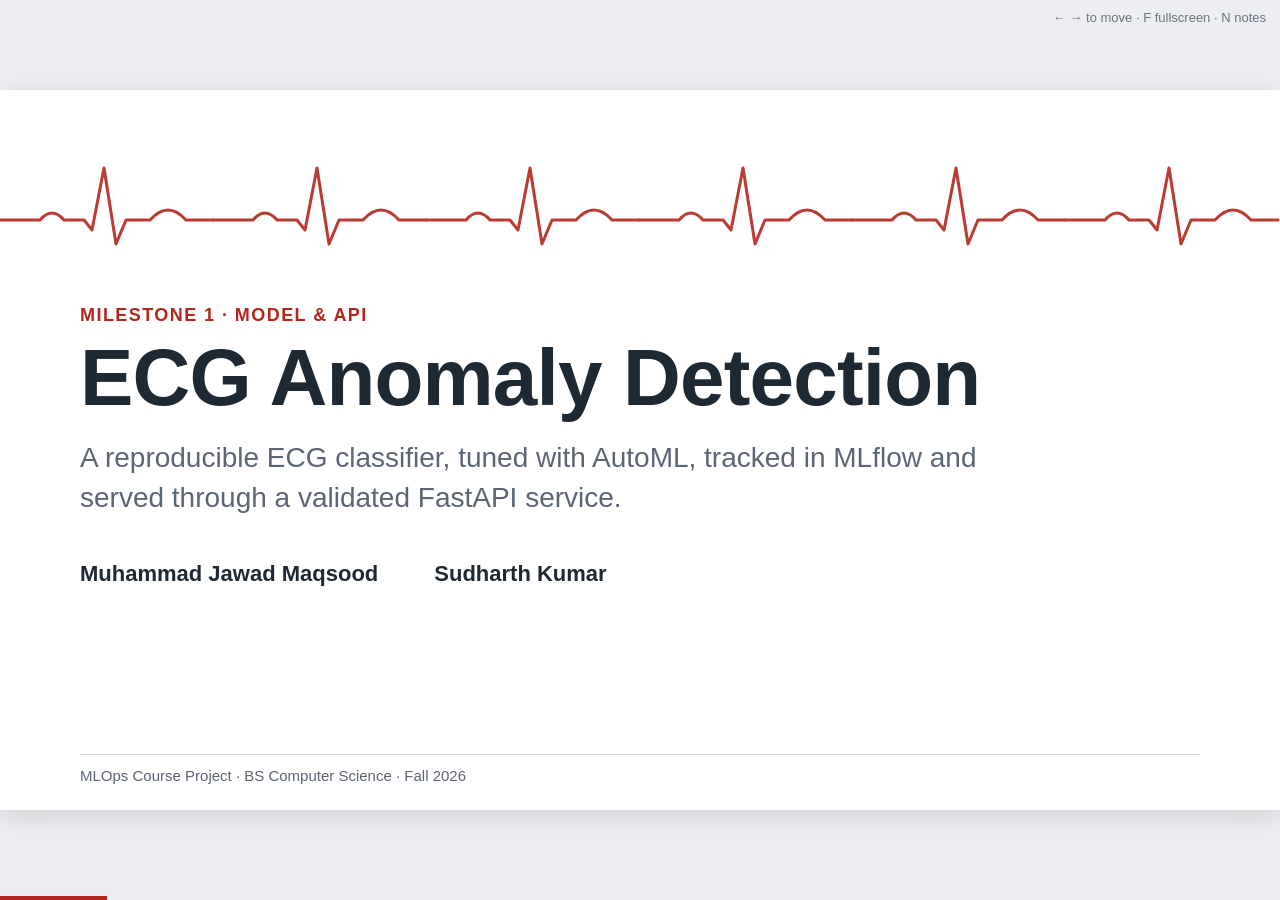
==== docs/ECG_Anomaly_Detection_Milestone1.html @ 5c45433a "Milestone 1: FLAML AutoML pipeline, rich ECG features, validated API - Train on full PTB-XL (21,388 " ====
<!doctype html>
<html lang="en">
<head>
<meta charset="utf-8">
<meta name="viewport" content="width=device-width, initial-scale=1">
<title>ECG Anomaly Detection - Milestone 1</title>
<style>
  :root {
    --bg: #eceef1;
    --slide: #ffffff;
    --ink: #1f2933;
    --muted: #5b6573;
    --line: #d5d9df;
    --soft: #f5f6f8;
    --accent: #b3261e;
    --accent-soft: #fbeceb;
    --good: #1e7a4c;
  }
  * { box-sizing: border-box; margin: 0; padding: 0; }
  html, body { height: 100%; background: var(--bg); overflow: hidden; }
  body {
    font-family: "Segoe UI", "Helvetica Neue", Arial, sans-serif;
    color: var(--ink);
    -webkit-font-smoothing: antialiased;
  }

  /* ---------- Stage: fixed 1280x720, scaled to fit ---------- */
  #stage {
    position: absolute; left: 50%; top: 50%;
    width: 1280px; height: 720px;
    transform-origin: center center;
  }
  .slide {
    position: absolute; inset: 0;
    background: var(--slide);
    padding: 64px 80px 72px;
    display: none; flex-direction: column;
    box-shadow: 0 6px 30px rgba(0,0,0,.12);
  }
  .slide.active { display: flex; }

  /* ---------- Type ---------- */
  .kicker { font-size: 18px; font-weight: 600; letter-spacing: .08em; text-transform: uppercase; color: var(--accent); margin-bottom: 10px; }
  h1 { font-size: 64px; line-height: 1.05; font-weight: 700; letter-spacing: -.01em; }
  h2 { font-size: 42px; line-height: 1.15; font-weight: 700; margin-bottom: 30px; }
  h3 { font-size: 24px; font-weight: 700; margin-bottom: 12px; }
  p, li { font-size: 24px; line-height: 1.45; }
  .lead { font-size: 28px; line-height: 1.4; color: var(--muted); max-width: 980px; }
  ul.points { list-style: none; display: grid; gap: 16px; }
  ul.points li { padding-left: 30px; position: relative; }
  ul.points li::before { content: ""; position: absolute; left: 4px; top: 14px; width: 10px; height: 10px; border-radius: 50%; background: var(--accent); }
  code, .mono { font-family: Consolas, "Cascadia Mono", Menlo, monospace; font-size: .9em; background: var(--soft); border: 1px solid var(--line); border-radius: 6px; padding: 1px 7px; }
  strong { font-weight: 700; }
  .accent { color: var(--accent); }

  /* ---------- Footer on each slide ---------- */
  .foot {
    position: absolute; left: 80px; right: 80px; bottom: 26px;
    display: flex; justify-content: space-between;
    font-size: 15px; color: var(--muted);
    border-top: 1px solid var(--line); padding-top: 12px;
  }

  /* ---------- Layout helpers ---------- */
  .cols { display: grid; grid-template-columns: 1fr 1fr; gap: 40px; flex: 1; }
  .cols-3 { display: grid; grid-template-columns: repeat(3, 1fr); gap: 28px; }
  .card { border: 1px solid var(--line); border-radius: 14px; padding: 26px 28px; background: #fff; }
  .card.hot { border: 2px solid var(--accent); background: var(--accent-soft); }
  .card p, .card li { font-size: 21px; }
  .stat { font-size: 52px; font-weight: 700; color: var(--accent); line-height: 1; margin-bottom: 8px; }
  .stat-label { font-size: 19px; color: var(--muted); line-height: 1.35; }

  /* ---------- Title slide ---------- */
  .title-slide { justify-content: center; }
  .title-slide h1 { font-size: 80px; margin-bottom: 18px; }
  .title-slide .lead { margin-bottom: 44px; }
  .ecg { position: absolute; left: 0; right: 0; top: 70px; height: 110px; opacity: .9; }
  .team { display: flex; gap: 56px; }
  .team div { font-size: 22px; }

  /* ---------- Pipeline diagram ---------- */
  .pipe { display: flex; align-items: center; gap: 0; margin: 10px 0 34px; }
  .node {
    flex: 1; min-height: 104px; border: 1.5px solid #9aa3ad; border-radius: 12px;
    display: flex; flex-direction: column; justify-content: center; align-items: center;
    text-align: center; padding: 10px 8px; background: #fff;
  }
  .node b { font-size: 20px; }
  .node small { font-size: 16px; color: var(--muted); margin-top: 4px; line-height: 1.3; }
  .node.hot { border: 2.5px solid var(--accent); background: var(--accent-soft); }
  .arrow { width: 34px; flex: 0 0 34px; height: 2px; background: #9aa3ad; position: relative; }
  .arrow::after { content: ""; position: absolute; right: -1px; top: -6px; border-left: 10px solid #9aa3ad; border-top: 7px solid transparent; border-bottom: 7px solid transparent; }
  .under { display: flex; gap: 34px; }
  .under .card { flex: 1; }

  /* ---------- Tables ---------- */
  table { width: 100%; border-collapse: collapse; }
  th, td { text-align: left; padding: 11px 14px; font-size: 20px; border-bottom: 1px solid var(--line); vertical-align: top; }
  th { font-size: 16px; text-transform: uppercase; letter-spacing: .06em; color: var(--muted); font-weight: 600; }
  td:last-child, th:last-child { white-space: nowrap; }
  .tag { font-family: Consolas, Menlo, monospace; font-size: 18px; color: var(--muted); font-weight: 400; margin-left: 14px; letter-spacing: 0; }

  /* ---------- Milestone task grid ---------- */
  .tasks { display: grid; grid-template-columns: 1fr 1fr; gap: 18px 28px; }
  .tasks .card { padding: 18px 24px; }
  .tasks h3 { font-size: 22px; margin-bottom: 6px; }
  .tasks h3 i { font-style: normal; color: var(--accent); margin-right: 10px; }
  .tasks p { font-size: 19px; line-height: 1.4; color: var(--muted); }
  .tasks .card.stretch { border-style: dashed; background: var(--soft); }

  /* ---------- Endpoints ---------- */
  .ep { display: grid; grid-template-columns: 210px 1fr; gap: 14px 22px; align-items: baseline; }
  .ep .verb { font-family: Consolas, Menlo, monospace; font-size: 21px; font-weight: 700; }
  .ep .verb em { font-style: normal; color: var(--accent); margin-right: 8px; font-size: 16px; }
  .ep p { font-size: 22px; }

  /* ---------- Stack grid ---------- */
  .stack { display: grid; grid-template-columns: repeat(4, 1fr); gap: 20px; }
  .stack .card { padding: 22px; }
  .stack h3 { font-size: 15px; text-transform: uppercase; letter-spacing: .07em; color: var(--muted); margin-bottom: 8px; font-weight: 600; }
  .stack p { font-size: 22px; font-weight: 600; line-height: 1.3; }

  /* ---------- Risks ---------- */
  .risk td:first-child { font-weight: 600; width: 44%; }
  .risk td:last-child { white-space: normal; color: var(--ink); }

  /* ---------- Speaker notes ---------- */
  .notes { display: none; }
  #notes-panel {
    position: fixed; left: 0; right: 0; bottom: 0; max-height: 34vh; overflow: auto;
    background: #111827; color: #e5e7eb; font-size: 17px; line-height: 1.5;
    padding: 14px 22px; display: none; z-index: 10;
  }
  #notes-panel.show { display: block; }

  /* ---------- Chrome ---------- */
  #progress { position: fixed; left: 0; bottom: 0; height: 4px; background: var(--accent); transition: width .2s; z-index: 5; }
  #hint { position: fixed; right: 14px; top: 10px; font-size: 13px; color: #6b7280; z-index: 5; transition: opacity .6s; }
  #hint.gone { opacity: 0; pointer-events: none; }

  /* ---------- Print: one slide per page ---------- */
  @media print {
    @page { size: 1280px 720px; margin: 0; }
    html, body { overflow: visible; background: #fff; height: auto; }
    #stage { position: static; transform: none !important; width: auto; height: auto; }
    .slide { display: flex !important; position: relative; width: 1280px; height: 720px; box-shadow: none; page-break-after: always; break-after: page; }
    #progress, #hint, #notes-panel { display: none !important; }
  }
</style>
</head>
<body>


<div id="stage">

  <!-- 1. Title -->
  <section class="slide title-slide">
    <svg class="ecg" viewBox="0 0 1280 110" preserveAspectRatio="none" aria-hidden="true">
      <defs>
        <path id="beat" d="M0 60 L40 60 Q52 46 64 60 L84 60 L92 70 L104 8 L116 84 L126 60 L150 60 Q168 40 186 60 L213 60" fill="none" stroke="#b3261e" stroke-width="3" stroke-linejoin="round" stroke-linecap="round"/>
      </defs>
      <use href="#beat" x="0"/><use href="#beat" x="213"/><use href="#beat" x="426"/>
      <use href="#beat" x="639"/><use href="#beat" x="852"/><use href="#beat" x="1065"/>
    </svg>
    <div class="kicker">Milestone 1 &middot; Model &amp; API</div>
    <h1>ECG Anomaly Detection</h1>
    <p class="lead">A reproducible ECG classifier, tuned with AutoML, tracked in MLflow and served through a validated FastAPI service.</p>
    <div class="team">
      <div><strong>Muhammad Jawad Maqsood</strong></div>
      <div><strong>Sudharth Kumar</strong></div>
    </div>
    <div class="foot"><span>MLOps Course Project &middot; BS Computer Science &middot; Fall 2026</span><span></span></div>
    <div class="notes">Milestone 1 delivers the model and the API. Everything runs locally from a clean clone. The one addition to the original proposal is the AutoML integration.</div>
  </section>

  <!-- 2. What we built -->
  <section class="slide">
    <div class="kicker">What we built</div>
    <h2>From raw ECGs to a served prediction</h2>
    <div class="pipe">
      <div class="node"><b>PTB-XL</b><small>21,388 ECGs, 12 leads</small></div>
      <div class="arrow"></div>
      <div class="node"><b>Validate + features</b><small>467 per ECG</small></div>
      <div class="arrow"></div>
      <div class="node hot"><b>FLAML AutoML</b><small>4 model families</small></div>
      <div class="arrow"></div>
      <div class="node"><b>MLflow</b><small>runs + registry</small></div>
      <div class="arrow"></div>
      <div class="node"><b>FastAPI</b><small>/predict /explain</small></div>
    </div>
    <div class="under">
      <div class="card"><h3>Task</h3><p>Classify a 12-lead ECG into <strong>NORM, MI, STTC, CD or HYP</strong>; the API also reports normal vs abnormal.</p></div>
      <div class="card hot"><h3>New: AutoML</h3><p>FLAML searches models and hyper-parameters for us, scored on macro-F1.</p></div>
      <div class="card"><h3>Reproducible</h3><p><code>make setup</code>, <code>python manage.py train</code>, <code>make test</code>.</p></div>
    </div>
    <div class="foot"><span>ECG Anomaly Detection</span><span class="num"></span></div>
    <div class="notes">Walk left to right. Highlight the AutoML box: it replaces hand-picking and hand-tuning three models.</div>
  </section>

  <!-- 3. Dataset -->
  <section class="slide">
    <div class="kicker">Dataset</div>
    <h2>PTB-XL: real clinical ECGs with expert labels</h2>
    <div class="cols-3" style="margin-bottom:34px">
      <div class="card"><div class="stat">21,388</div><div class="stat-label">labelled recordings used (NORM 9,246 &middot; MI 4,187 &middot; STTC 3,345 &middot; CD 3,322 &middot; HYP 1,288)</div></div>
      <div class="card"><div class="stat">12 leads</div><div class="stat-label">10 seconds each, 1,000 samples per lead at 100&nbsp;Hz</div></div>
      <div class="card"><div class="stat">5 classes</div><div class="stat-label">cardiologist-labelled diagnostic superclasses</div></div>
    </div>
    <ul class="points">
      <li>Label = the diagnostic superclass with the <strong>highest likelihood</strong> in the PTB-XL annotations.</li>
      <li>Split = the official PTB-XL folds: <strong>folds 1&ndash;9 train</strong>, <strong>fold 10 held-out test</strong> (2,158 ECGs), so no patient leaks across the split.</li>
    </ul>
    <div class="foot"><span>Source: PTB-XL, PhysioNet (Wagner et al., 2020)</span><span class="num"></span></div>
    <div class="notes">MI = myocardial infarction, STTC = ST/T change, CD = conduction disturbance, HYP = hypertrophy. Classes are unequal, so we score macro-F1 rather than accuracy alone.</div>
  </section>

  <!-- 4. Validation & features -->
  <section class="slide">
    <div class="kicker">Data preparation</div>
    <h2>Validate every signal, then extract 467 features</h2>
    <div class="cols">
      <div>
        <h3>Validation <span class="tag">validate_signal()</span></h3>
        <ul class="points">
          <li>Shape must be <strong>(time, 12)</strong>.</li>
          <li>At least 100 samples.</li>
          <li>No NaN or infinite values.</li>
          <li>Amplitude within &plusmn;50&nbsp;mV.</li>
        </ul>
        <p style="margin-top:18px; font-size:21px; color:var(--muted)">Same function in training and in the API, which answers <code>400</code> on bad input.</p>
      </div>
      <div>
        <h3>Features <span class="tag">features.py</span></h3>
        <ul class="points">
          <li><strong>Per lead</strong>: percentiles, skew, kurtosis, slope, zero-crossings, 5 frequency-band powers.</li>
          <li><strong>Heartbeat</strong>: heart rate, RR variability, median-beat shape of every lead.</li>
          <li><strong>Between leads</strong>: correlations with II and V1.</li>
        </ul>
        <div class="card hot" style="margin-top:18px"><p>Up from 9 basic statistics per lead (108 features).</p></div>
      </div>
    </div>
    <div class="foot"><span>ECG Anomaly Detection</span><span class="num"></span></div>
    <div class="notes">The first version used only 9 summary statistics per lead and hit about 52% accuracy: it could not see heartbeat shape or heart rate. The richer features are what moved the score most.</div>
  </section>

  <!-- 5. AutoML -->
  <section class="slide">
    <div class="kicker">AutoML integration</div>
    <h2>FLAML picks the model and tunes it for us</h2>
    <div class="cols">
      <div>
        <ul class="points">
          <li><strong>Search space</strong>: LightGBM, XGBoost, ExtraTrees, RandomForest.</li>
          <li><strong>Objective</strong>: macro-F1, 3-fold cross-validation on the training folds.</li>
          <li><strong>Budget</strong>: time-boxed, set by <code>AUTOML_TIME_BUDGET</code>.</li>
          <li>One <strong>child MLflow run per family</strong>, then the full search as the parent run.</li>
        </ul>
      </div>
      <div class="card">
        <h3>Trial comparison <span class="tag">held-out fold 10</span></h3>
        <table>
          <tr><th>Estimator</th><th>Macro-F1</th><th>Accuracy</th></tr>
          <tr><td><strong>lgbm</strong> (winner)</td><td><strong>0.627</strong></td><td>71.3%</td></tr>
          <tr><td>xgboost</td><td>0.598</td><td>69.5%</td></tr>
          <tr><td>extra_tree</td><td>0.547</td><td>66.4%</td></tr>
          <tr><td>rf</td><td>0.444</td><td>61.6%</td></tr>
        </table>
      </div>
    </div>
    <div class="foot"><span>Short per-family budgets shown; the full search scored 0.633 (next slide)</span><span class="num"></span></div>
    <div class="notes">The four child runs give the required 3+ MLflow runs and an honest comparison. The table uses a short per-family budget; the registered model came from a longer 240 second search.</div>
  </section>

  <!-- 6. Results -->
  <section class="slide">
    <div class="kicker">Results</div>
    <h2>From about 52% to 72% accuracy</h2>
    <div class="cols-3" style="margin-bottom:30px">
      <div class="card"><div class="stat">72.4%</div><div class="stat-label">accuracy on 2,158 unseen ECGs (baseline: 52%)</div></div>
      <div class="card"><div class="stat">0.633</div><div class="stat-label">macro-F1, 5 classes (baseline: 0.52)</div></div>
      <div class="card hot"><div class="stat">0.854</div><div class="stat-label">F1 for normal vs abnormal</div></div>
    </div>
    <table>
      <tr><th>Class</th><th>NORM</th><th>MI</th><th>STTC</th><th>CD</th><th>HYP</th></tr>
      <tr><td>F1 per class</td><td>0.84</td><td>0.64</td><td>0.66</td><td>0.63</td><td>0.41</td></tr>
    </table>
    <p style="font-size:21px; color:var(--muted); margin-top:16px">HYP is weakest: only 1,288 examples. Class weighting or a deep model on raw signals is the next step.</p>
    <div class="foot"><span>Test = PTB-XL fold 10, never used for training or tuning</span><span class="num"></span></div>
    <div class="notes">Baseline: 108 basic features, 1,000 ECGs, three models, 200-ECG test set. Now: 467 features, 21k ECGs, AutoML, official 2,158-ECG test fold. Be upfront that HYP is the weak class.</div>
  </section>

  <!-- 7. MLflow & registry -->
  <section class="slide">
    <div class="kicker">Experiment tracking</div>
    <h2>Every run is logged; a worse model never goes live</h2>
    <div class="cols-3">
      <div class="card"><h3>Logged per run</h3><p>Estimator, config, time budget, data sizes, accuracy, macro-F1, F1 abnormal.</p></div>
      <div class="card"><h3>Registry</h3><p>Winner registered as <code>ecg_model_v1</code> with its class names; the API loads the latest version.</p></div>
      <div class="card hot"><h3>Only if better</h3><p>A retrained model is registered only if its macro-F1 is at least the best registered. We saw this gate reject a weaker run.</p></div>
    </div>
    <div class="foot"><span>ECG Anomaly Detection</span><span class="num"></span></div>
    <div class="notes">Show the MLflow UI: experiment ECG_AutoML_Phase1 with the parent run and four trial_* child runs.</div>
  </section>

  <!-- 8. API -->
  <section class="slide">
    <div class="kicker">Serving</div>
    <h2>A FastAPI service with validated inputs</h2>
    <div class="ep" style="margin-bottom:34px">
      <div class="verb"><em>POST</em>/predict</div><p>12-lead signal in &rarr; class, confidence, per-class probabilities and an explanation out.</p>
      <div class="verb"><em>POST</em>/explain</div><p>Per-lead importance by masking one lead at a time.</p>
      <div class="verb"><em>GET</em>/health</div><p>Liveness check.</p>
      <div class="verb"><em>GET</em>/docs</div><p>Auto-generated Swagger documentation.</p>
    </div>
    <p class="lead" style="font-size:23px">Pydantic and <code>validate_signal</code> reject wrong shape, too-short, non-finite or out-of-range input with a clear <code>400</code> before the model runs.</p>
    <div class="foot"><span>ECG Anomaly Detection</span><span class="num"></span></div>
    <div class="notes">Demo: send a valid signal, then a 6-lead signal to show the 400 error. If no model is registered, the API trains one on startup.</div>
  </section>

  <!-- 9. Milestone 1 checklist -->
  <section class="slide">
    <div class="kicker">Milestone 1 &middot; Delivered</div>
    <h2>Model &amp; API <span class="tag">v1.0-milestone1</span></h2>
    <div class="tasks">
      <div class="card"><h3><i>&#10003;</i>Repository setup</h3><p>LICENSE, Makefile with <code>setup</code> and <code>data</code>, pinned <code>requirements.txt</code>.</p></div>
      <div class="card"><h3><i>&#10003;</i>Data preparation</h3><p>Signal validation, 467 features, official stratified split.</p></div>
      <div class="card hot"><h3><i>&#10003;</i>Training + AutoML</h3><p><code>train.py</code>: FLAML search, 4 child runs + parent in MLflow, gated registration.</p></div>
      <div class="card"><h3><i>&#10003;</i>API</h3><p><code>/predict</code>, <code>/explain</code>, <code>/health</code> with input validation.</p></div>
      <div class="card"><h3><i>&#10003;</i>Tests</h3><p>13 pytest tests pass: features, validation, model loading, API endpoints.</p></div>
      <div class="card"><h3><i>&#10003;</i>Documentation</h3><p>README, CONTRIBUTION and AI_USAGE files.</p></div>
    </div>
    <div class="foot"><span>Feature branches, one peer approval per pull request to main</span><span class="num"></span></div>
    <div class="notes">Every item on the Milestone 1 plan is done. The only change from the proposal is AutoML instead of three hand-tuned models.</div>
  </section>

  <!-- 10. Tech stack -->
  <section class="slide">
    <div class="kicker">Tech stack</div>
    <h2>Only the tools each step needs</h2>
    <div class="stack">
      <div class="card"><h3>Language &amp; API</h3><p>Python 3.13<br>FastAPI, Pydantic</p></div>
      <div class="card"><h3>Features</h3><p>NumPy, SciPy<br>wfdb, pandas</p></div>
      <div class="card"><h3>AutoML</h3><p>FLAML<br>LightGBM, XGBoost</p></div>
      <div class="card"><h3>Tracking</h3><p>MLflow<br>(local, SQLite)</p></div>
      <div class="card"><h3>Testing</h3><p>pytest<br>ruff, black</p></div>
      <div class="card"><h3>Tooling</h3><p>Makefile<br>pre-commit</p></div>
    </div>
    <div class="foot"><span>ECG Anomaly Detection</span><span class="num"></span></div>
    <div class="notes">Docker, CI/CD and deployment are Milestone 2.</div>
  </section>

  <!-- 11. Next -->
  <section class="slide">
    <div class="kicker">Next &middot; Milestone 2</div>
    <h2>Docker, CI/CD &amp; Deployment <span class="tag">v2.0-milestone2</span></h2>
    <div class="tasks">
      <div class="card"><h3><i>1</i>Containerise</h3><p>Dockerfile with the model, code and a healthcheck.</p></div>
      <div class="card"><h3><i>2</i>CI pipeline</h3><p>ruff, pytest and Docker build on every push.</p></div>
      <div class="card hot"><h3><i>3</i>Deploy</h3><p>Container on AWS EC2 behind a public URL.</p></div>
      <div class="card"><h3><i>4</i>Monitoring</h3><p><code>/metrics</code> and structured request logs.</p></div>
      <div class="card"><h3><i>5</i>Runbook</h3><p>Redeploy and rollback steps, rehearsed.</p></div>
      <div class="card stretch"><h3><i>+</i>Model upgrades</h3><p>Class weighting for HYP, longer AutoML budget, retrain in CI.</p></div>
    </div>
    <div class="foot"><span>ECG Anomaly Detection</span><span class="num"></span></div>
    <div class="notes">Milestone 2 turns the local API into a deployed, monitored service that can be updated and rolled back safely.</div>
  </section>

  <!-- 12. Close -->
  <section class="slide title-slide">
    <div class="kicker">Summary</div>
    <h1 style="font-size:60px">Data &rarr; AutoML &rarr; MLflow &rarr; API</h1>
    <p class="lead">72% accuracy on 5 ECG classes and 0.85 F1 for normal vs abnormal, reproducible from a clean clone and covered by 13 passing tests.</p>
    <p style="font-size:34px; font-weight:700; color:var(--accent)">Thank you &middot; Questions?</p>
    <div class="foot"><span>Muhammad Jawad Maqsood &middot; Sudharth Kumar</span><span class="num"></span></div>
    <div class="notes">Likely questions: why AutoML (less manual tuning, fair comparison), why macro-F1 (unequal classes), why is HYP weak (few examples).</div>
  </section>

</div>

</div>

<div id="progress"></div>
<div id="hint">&larr; &rarr; to move &middot; F fullscreen &middot; N notes</div>
<div id="notes-panel"></div>

<script>
  const slides = Array.from(document.querySelectorAll('.slide'));
  const stage = document.getElementById('stage');
  const progress = document.getElementById('progress');
  const notesPanel = document.getElementById('notes-panel');
  const hint = document.getElementById('hint');
  let current = 0;

  slides.forEach((s, i) => {
    const n = s.querySelector('.num');
    if (n) n.textContent = (i + 1) + ' / ' + slides.length;
  });

  function fit() {
    let scale = Math.min(window.innerWidth / 1280, window.innerHeight / 720);
    if (!(scale > 0)) scale = 1;  // window not laid out yet (e.g. opened in a background tab)
    stage.style.transform = 'translate(-50%, -50%) scale(' + scale + ')';
  }

  function show(i) {
    current = Math.max(0, Math.min(slides.length - 1, i));
    slides.forEach((s, k) => s.classList.toggle('active', k === current));
    progress.style.width = ((current + 1) / slides.length * 100) + '%';
    const note = slides[current].querySelector('.notes');
    notesPanel.textContent = note ? note.textContent : '';
    if (location.hash !== '#' + (current + 1)) history.replaceState(null, '', '#' + (current + 1));
  }

  document.addEventListener('keydown', e => {
    if (['ArrowRight', 'PageDown', ' ', 'Enter'].includes(e.key)) { e.preventDefault(); show(current + 1); }
    else if (['ArrowLeft', 'PageUp', 'Backspace'].includes(e.key)) { e.preventDefault(); show(current - 1); }
    else if (e.key === 'Home') show(0);
    else if (e.key === 'End') show(slides.length - 1);
    else if (e.key === 'f' || e.key === 'F') {
      if (!document.fullscreenElement) document.documentElement.requestFullscreen().catch(() => {});
      else document.exitFullscreen();
    }
    else if (e.key === 'n' || e.key === 'N') notesPanel.classList.toggle('show');
  });

  document.addEventListener('click', e => {
    if (e.target.closest('#notes-panel')) return;
    show(e.clientX > window.innerWidth / 3 ? current + 1 : current - 1);
  });

  setTimeout(() => hint.classList.add('gone'), 4000);

  window.addEventListener('resize', fit);
  document.addEventListener('visibilitychange', fit);
  window.addEventListener('load', fit);
  fit();
  const start = parseInt(location.hash.slice(1), 10);
  show(Number.isFinite(start) ? start - 1 : 0);
</script>
</body>
</html>
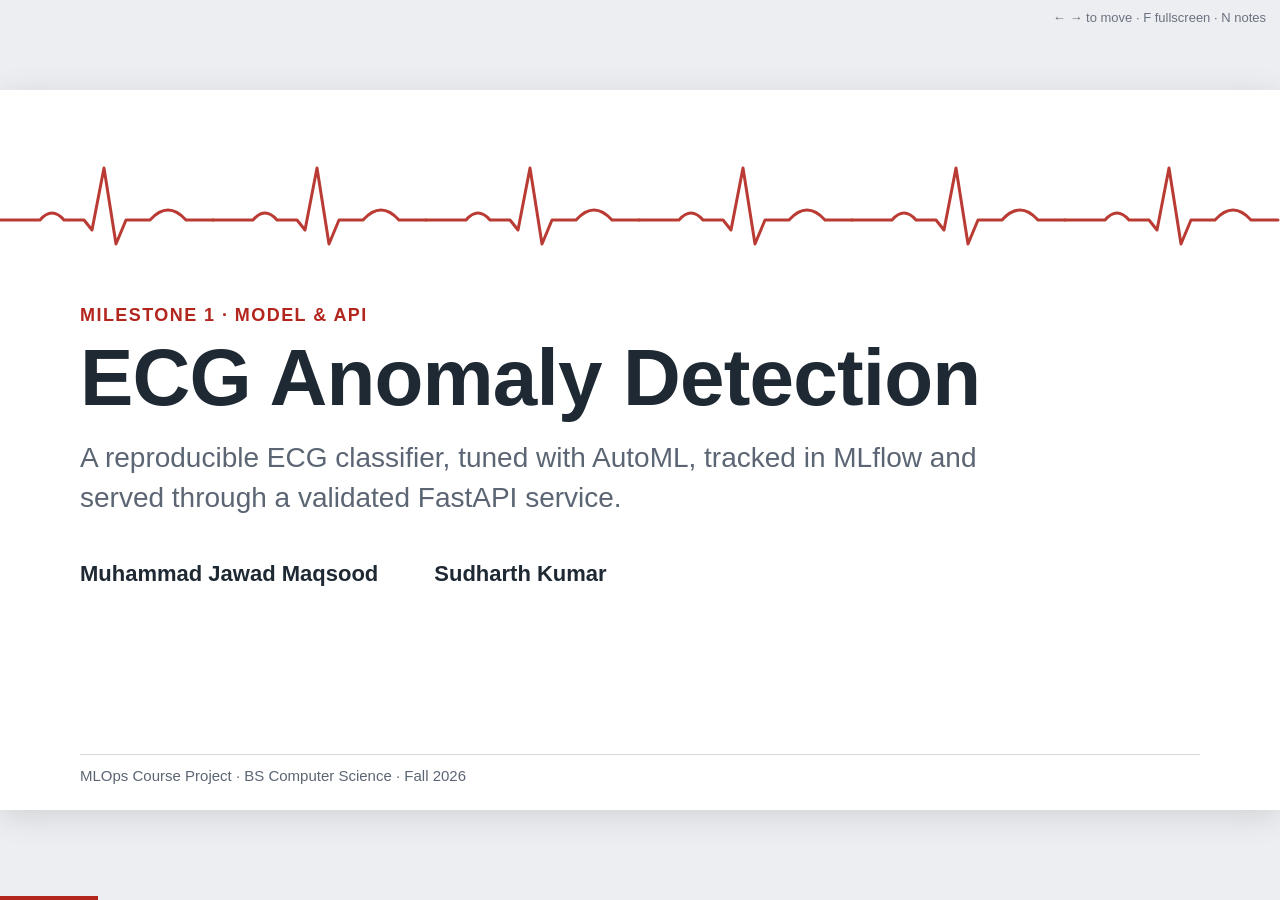
==== commit da8e86d8: "docs: update README, AI usage and slides for Milestone 2 README: - CI badge - Run with Docker (singl" ====
--- a/docs/ECG_Anomaly_Detection_Milestone1.html
+++ b/docs/ECG_Anomaly_Detection_Milestone1.html
@@ -214,33 +214,45 @@
     <div class="notes">MI = myocardial infarction, STTC = ST/T change, CD = conduction disturbance, HYP = hypertrophy. Classes are unequal, so we score macro-F1 rather than accuracy alone.</div>
   </section>
 
-  <!-- 4. Validation & features -->
-  <section class="slide">
-    <div class="kicker">Data preparation</div>
-    <h2>Validate every signal, then extract 467 features</h2>
-    <div class="cols">
-      <div>
-        <h3>Validation <span class="tag">validate_signal()</span></h3>
-        <ul class="points">
-          <li>Shape must be <strong>(time, 12)</strong>.</li>
-          <li>At least 100 samples.</li>
-          <li>No NaN or infinite values.</li>
-          <li>Amplitude within &plusmn;50&nbsp;mV.</li>
-        </ul>
-        <p style="margin-top:18px; font-size:21px; color:var(--muted)">Same function in training and in the API, which answers <code>400</code> on bad input.</p>
-      </div>
-      <div>
-        <h3>Features <span class="tag">features.py</span></h3>
-        <ul class="points">
-          <li><strong>Per lead</strong>: percentiles, skew, kurtosis, slope, zero-crossings, 5 frequency-band powers.</li>
-          <li><strong>Heartbeat</strong>: heart rate, RR variability, median-beat shape of every lead.</li>
-          <li><strong>Between leads</strong>: correlations with II and V1.</li>
-        </ul>
-        <div class="card hot" style="margin-top:18px"><p>Up from 9 basic statistics per lead (108 features).</p></div>
-      </div>
-    </div>
-    <div class="foot"><span>ECG Anomaly Detection</span><span class="num"></span></div>
-    <div class="notes">The first version used only 9 summary statistics per lead and hit about 52% accuracy: it could not see heartbeat shape or heart rate. The richer features are what moved the score most.</div>
+  <!-- 4. Cleaning & validation -->
+  <section class="slide">
+    <div class="kicker">Data cleaning &amp; validation</div>
+    <h2>Every record is checked before it reaches the model</h2>
+    <div class="pipe" style="margin-bottom:22px">
+      <div class="node"><b>21,799</b><small>PTB-XL records</small></div>
+      <div class="arrow"></div>
+      <div class="node"><b>&minus;411</b><small>no diagnostic label, dropped</small></div>
+      <div class="arrow"></div>
+      <div class="node hot"><b>Signal checks</b><small>0 invalid found</small></div>
+      <div class="arrow"></div>
+      <div class="node"><b>Band-pass filter</b><small>0.5&ndash;40&nbsp;Hz</small></div>
+      <div class="arrow"></div>
+      <div class="node"><b>21,388</b><small>clean ECGs used</small></div>
+    </div>
+    <table>
+      <tr><th>Check</th><th>Rule</th><th>Why</th></tr>
+      <tr><td>Shape</td><td>(time, 12), at least 100 samples</td><td>all 12 leads present</td></tr>
+      <tr><td>Missing values</td><td>no NaN or infinite values</td><td>models cannot use them</td></tr>
+      <tr><td>Invalid range</td><td>amplitude within &plusmn;50&nbsp;mV</td><td>catches sensor faults</td></tr>
+      <tr><td>Labels</td><td>one of 5 diagnostic classes (highest likelihood)</td><td>no unlabelled training data</td></tr>
+    </table>
+    <p style="font-size:20px; color:var(--muted); margin-top:14px">Filtering removes baseline drift and high-frequency noise. The same <code>validate_signal()</code> guards the API (HTTP <code>400</code>), and a report is saved to <code>validation_report.json</code>.</p>
+    <div class="foot"><span>prepare_data.py &middot; features.py &middot; 4 pytest cases cover the rejections</span><span class="num"></span></div>
+    <div class="notes">Be precise: validation found no corrupt signals in PTB-XL, which is a well-curated dataset, so the only records dropped were the 411 without a diagnostic label. The checks still matter because the same function protects the API from bad uploads. The band-pass filter (0.5 to 40 Hz, zero-phase) removes baseline wander and noise before features are computed. We did not remove outliers or rebalance classes: class imbalance is handled by using macro-F1.</div>
+  </section>
+
+  <!-- 4b. Features -->
+  <section class="slide">
+    <div class="kicker">Feature extraction</div>
+    <h2>467 features per ECG, up from 108</h2>
+    <div class="cols-3">
+      <div class="card"><h3>Per lead (12 leads)</h3><p>Percentiles, skew, kurtosis, slope, zero-crossings and 5 frequency-band powers.</p></div>
+      <div class="card"><h3>Heartbeat</h3><p>Heart rate, RR variability and the median beat shape of every lead.</p></div>
+      <div class="card"><h3>Between leads</h3><p>Correlations of lead II and V1 with the other leads.</p></div>
+    </div>
+    <div class="card hot" style="margin-top:30px"><p>Basic statistics cannot see heartbeat shape or heart rate. These richer features are what moved the score most.</p></div>
+    <div class="foot"><span>ECG Anomaly Detection</span><span class="num"></span></div>
+    <div class="notes">The first version used only 9 summary statistics per lead. The new features capture rhythm, morphology and frequency content, which are what cardiologists look at.</div>
   </section>
 
   <!-- 5. AutoML -->
@@ -261,9 +273,9 @@
         <table>
           <tr><th>Estimator</th><th>Macro-F1</th><th>Accuracy</th></tr>
           <tr><td><strong>lgbm</strong> (winner)</td><td><strong>0.627</strong></td><td>71.3%</td></tr>
-          <tr><td>xgboost</td><td>0.598</td><td>69.5%</td></tr>
-          <tr><td>extra_tree</td><td>0.547</td><td>66.4%</td></tr>
-          <tr><td>rf</td><td>0.444</td><td>61.6%</td></tr>
+          <tr><td>xgboost</td><td>0.613</td><td>70.3%</td></tr>
+          <tr><td>extra_tree</td><td>0.572</td><td>68.8%</td></tr>
+          <tr><td>rf</td><td>0.533</td><td>65.1%</td></tr>
         </table>
       </div>
     </div>
@@ -274,19 +286,19 @@
   <!-- 6. Results -->
   <section class="slide">
     <div class="kicker">Results</div>
-    <h2>From about 52% to 72% accuracy</h2>
+    <h2>Our baseline: 72% accuracy, 0.85 F1 normal vs abnormal</h2>
     <div class="cols-3" style="margin-bottom:30px">
-      <div class="card"><div class="stat">72.4%</div><div class="stat-label">accuracy on 2,158 unseen ECGs (baseline: 52%)</div></div>
-      <div class="card"><div class="stat">0.633</div><div class="stat-label">macro-F1, 5 classes (baseline: 0.52)</div></div>
+      <div class="card"><div class="stat">72.4%</div><div class="stat-label">accuracy on 2,158 unseen ECGs</div></div>
+      <div class="card"><div class="stat">0.633</div><div class="stat-label">macro-F1 across the 5 classes</div></div>
       <div class="card hot"><div class="stat">0.854</div><div class="stat-label">F1 for normal vs abnormal</div></div>
     </div>
     <table>
       <tr><th>Class</th><th>NORM</th><th>MI</th><th>STTC</th><th>CD</th><th>HYP</th></tr>
       <tr><td>F1 per class</td><td>0.84</td><td>0.64</td><td>0.66</td><td>0.63</td><td>0.41</td></tr>
     </table>
-    <p style="font-size:21px; color:var(--muted); margin-top:16px">HYP is weakest: only 1,288 examples. Class weighting or a deep model on raw signals is the next step.</p>
+    <p style="font-size:21px; color:var(--muted); margin-top:16px">HYP is weakest: only 1,288 examples. This is the baseline Milestone 2 will try to beat.</p>
     <div class="foot"><span>Test = PTB-XL fold 10, never used for training or tuning</span><span class="num"></span></div>
-    <div class="notes">Baseline: 108 basic features, 1,000 ECGs, three models, 200-ECG test set. Now: 467 features, 21k ECGs, AutoML, official 2,158-ECG test fold. Be upfront that HYP is the weak class.</div>
+    <div class="notes">Frame 72% as the baseline: it proves the full pipeline works end to end, and Milestone 2 will test CI by shipping improved models against it. Be upfront that HYP is the weak class.</div>
   </section>
 
   <!-- 7. MLflow & registry -->
@@ -359,7 +371,7 @@
       <div class="card hot"><h3><i>3</i>Deploy</h3><p>Container on AWS EC2 behind a public URL.</p></div>
       <div class="card"><h3><i>4</i>Monitoring</h3><p><code>/metrics</code> and structured request logs.</p></div>
       <div class="card"><h3><i>5</i>Runbook</h3><p>Redeploy and rollback steps, rehearsed.</p></div>
-      <div class="card stretch"><h3><i>+</i>Model upgrades</h3><p>Class weighting for HYP, longer AutoML budget, retrain in CI.</p></div>
+      <div class="card stretch"><h3><i>+</i>Beat the baseline</h3><p>Class weighting for HYP, longer AutoML budget, retrain in CI; deploy only if better than the baseline.</p></div>
     </div>
     <div class="foot"><span>ECG Anomaly Detection</span><span class="num"></span></div>
     <div class="notes">Milestone 2 turns the local API into a deployed, monitored service that can be updated and rolled back safely.</div>
